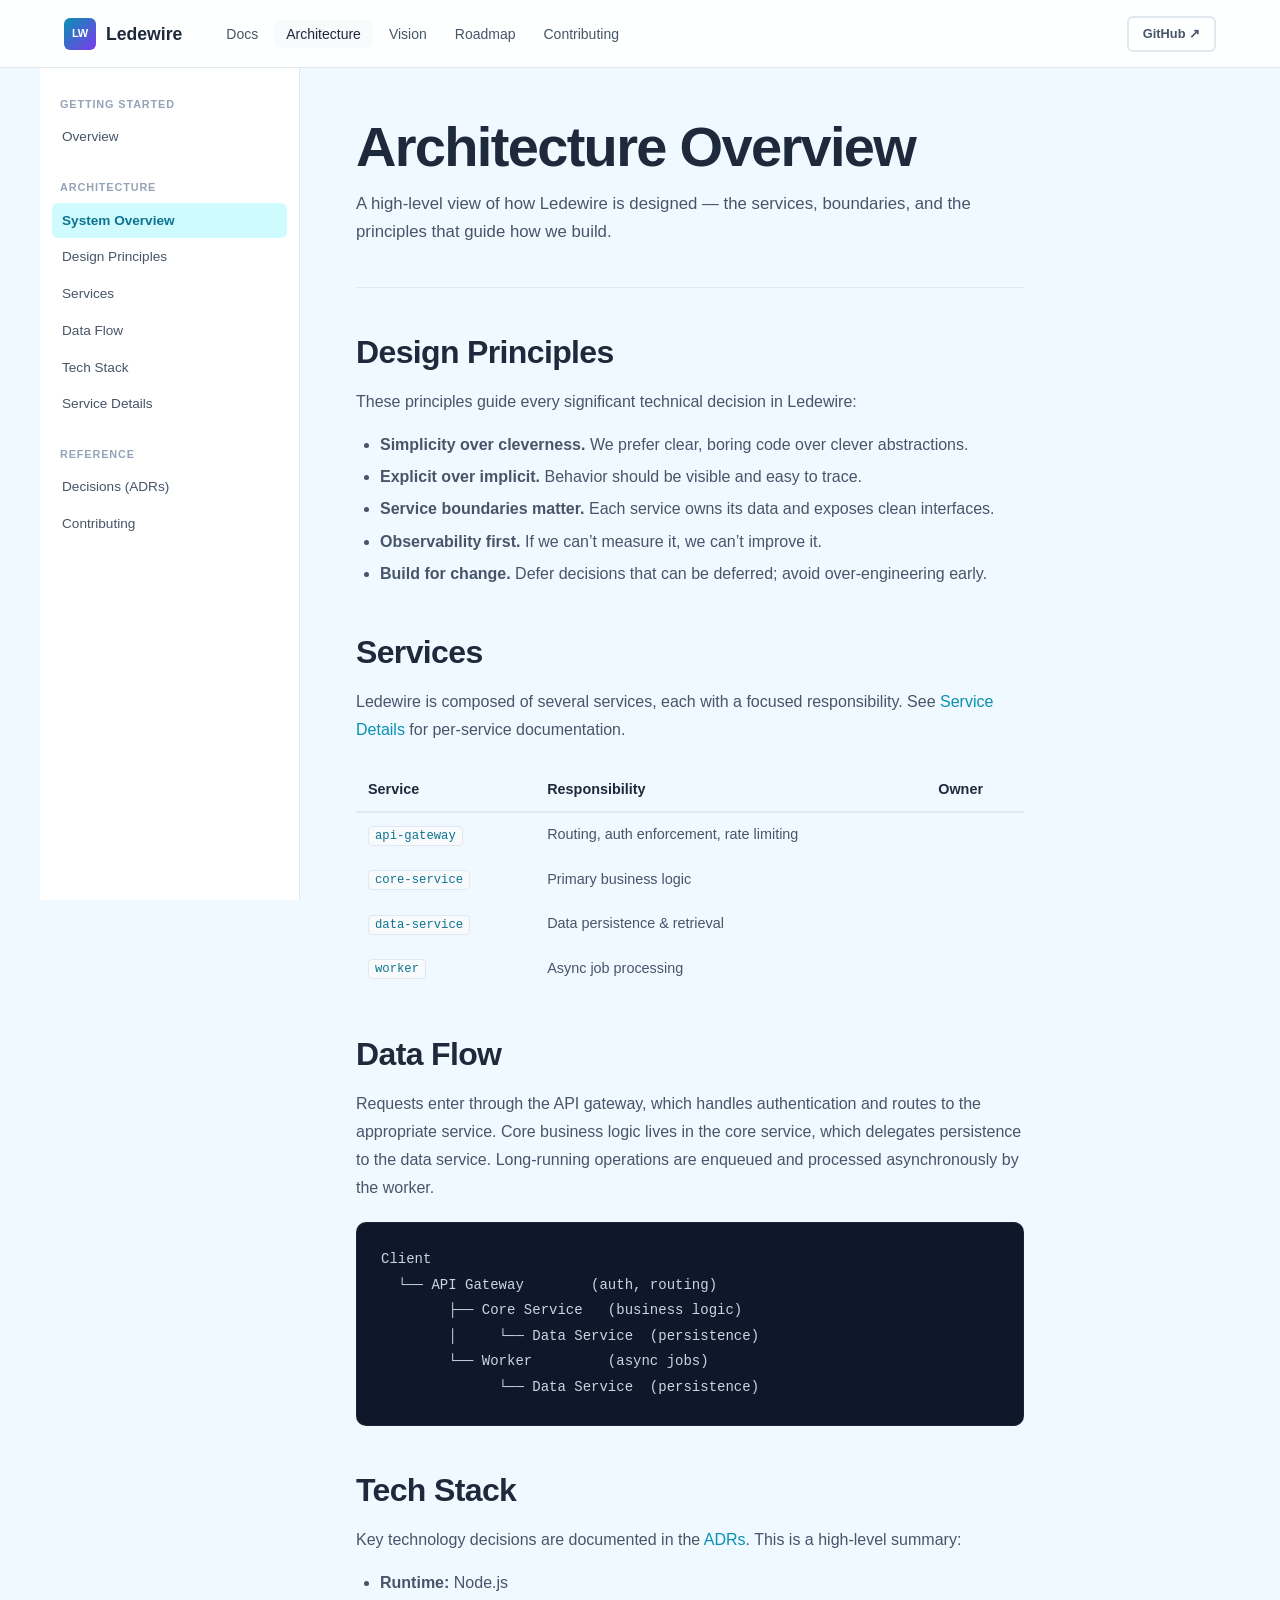
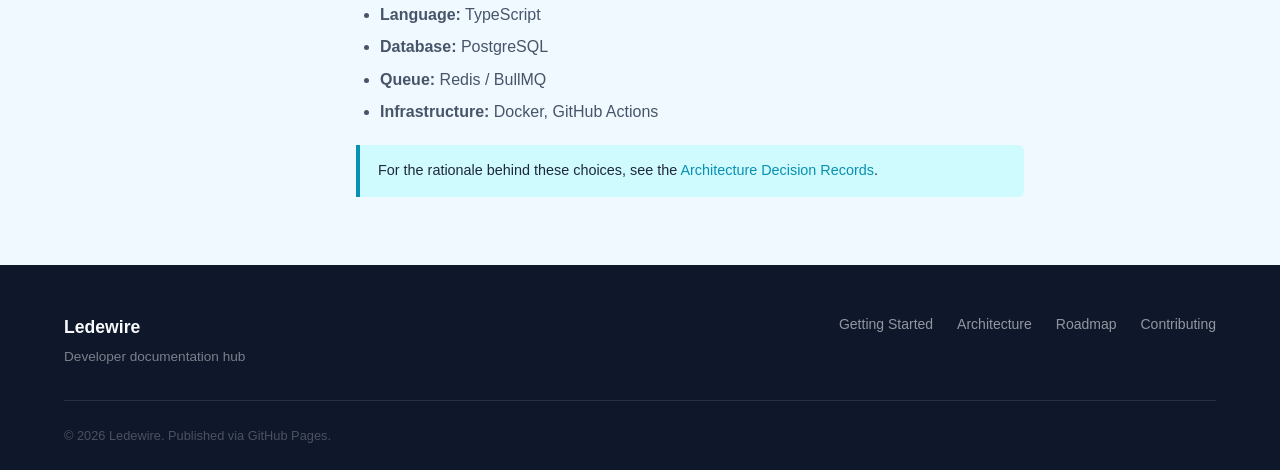
==== docs/architecture.html @ 64586db5 "initial commit" ====
<!DOCTYPE html>
<html lang="en">
<head>
  <meta charset="UTF-8">
  <meta name="viewport" content="width=device-width, initial-scale=1.0">
  <meta name="description" content="Ledewire system architecture — services, design principles, and data flow.">
  <title>Architecture — Ledewire Docs</title>
  <link rel="stylesheet" href="../assets/css/style.css">
</head>
<body>

  <header class="site-header">
    <div class="container">
      <nav class="nav">
        <a href="../index.html" class="nav-logo">
          <div class="logo-icon">LW</div>
          <span>Ledewire</span>
        </a>
        <ul class="nav-menu">
          <li><a href="getting-started.html">Docs</a></li>
          <li><a href="architecture.html" class="active">Architecture</a></li>
          <li><a href="vision.html">Vision</a></li>
          <li><a href="../roadmap.html">Roadmap</a></li>
          <li><a href="contributing.html">Contributing</a></li>
        </ul>
        <a href="https://github.com/ledewire" class="btn btn-sm btn-outline" target="_blank" rel="noopener noreferrer">GitHub ↗</a>
      </nav>
    </div>
  </header>

  <div class="doc-layout">

    <aside class="doc-sidebar">
      <div class="sidebar-section">
        <span class="sidebar-label">Getting Started</span>
        <nav class="sidebar-nav">
          <a href="getting-started.html">Overview</a>
        </nav>
      </div>
      <div class="sidebar-section">
        <span class="sidebar-label">Architecture</span>
        <nav class="sidebar-nav">
          <a href="architecture.html" class="active">System Overview</a>
          <a href="architecture.html#principles">Design Principles</a>
          <a href="architecture.html#services">Services</a>
          <a href="architecture.html#data-flow">Data Flow</a>
          <a href="architecture.html#tech-stack">Tech Stack</a>
          <a href="services.html">Service Details</a>
        </nav>
      </div>
      <div class="sidebar-section">
        <span class="sidebar-label">Reference</span>
        <nav class="sidebar-nav">
          <a href="decisions.html">Decisions (ADRs)</a>
          <a href="contributing.html">Contributing</a>
        </nav>
      </div>
    </aside>

    <main class="doc-content">
      <h1>Architecture Overview</h1>
      <p class="doc-description">
        A high-level view of how Ledewire is designed &mdash; the services, boundaries,
        and the principles that guide how we build.
      </p>

      <h2 id="principles">Design Principles</h2>
      <p>These principles guide every significant technical decision in Ledewire:</p>
      <!-- TODO: Replace with Ledewire's actual design principles -->
      <ul>
        <li><strong>Simplicity over cleverness.</strong> We prefer clear, boring code over clever abstractions.</li>
        <li><strong>Explicit over implicit.</strong> Behavior should be visible and easy to trace.</li>
        <li><strong>Service boundaries matter.</strong> Each service owns its data and exposes clean interfaces.</li>
        <li><strong>Observability first.</strong> If we can&rsquo;t measure it, we can&rsquo;t improve it.</li>
        <li><strong>Build for change.</strong> Defer decisions that can be deferred; avoid over-engineering early.</li>
      </ul>

      <h2 id="services">Services</h2>
      <!-- TODO: Replace with the actual Ledewire service list -->
      <p>
        Ledewire is composed of several services, each with a focused responsibility.
        See <a href="services.html" style="color: var(--brand-primary);">Service Details</a> for per-service documentation.
      </p>

      <div style="overflow-x: auto; margin: 24px 0;">
        <table style="width: 100%; border-collapse: collapse; font-size: 0.9rem;">
          <thead>
            <tr style="border-bottom: 2px solid var(--border-color);">
              <th style="text-align: left; padding: 10px 12px;">Service</th>
              <th style="text-align: left; padding: 10px 12px;">Responsibility</th>
              <th style="text-align: left; padding: 10px 12px;">Owner</th>
            </tr>
          </thead>
          <tbody>
            <tr style="border-bottom: 1px solid var(--border-subtle);">
              <td style="padding: 10px 12px;"><code>api-gateway</code></td>
              <td style="padding: 10px 12px; color: var(--text-secondary);">Routing, auth enforcement, rate limiting</td>
              <td style="padding: 10px 12px; color: var(--text-muted);"><!-- TODO --></td>
            </tr>
            <tr style="border-bottom: 1px solid var(--border-subtle);">
              <td style="padding: 10px 12px;"><code>core-service</code></td>
              <td style="padding: 10px 12px; color: var(--text-secondary);">Primary business logic</td>
              <td style="padding: 10px 12px; color: var(--text-muted);"><!-- TODO --></td>
            </tr>
            <tr style="border-bottom: 1px solid var(--border-subtle);">
              <td style="padding: 10px 12px;"><code>data-service</code></td>
              <td style="padding: 10px 12px; color: var(--text-secondary);">Data persistence &amp; retrieval</td>
              <td style="padding: 10px 12px; color: var(--text-muted);"><!-- TODO --></td>
            </tr>
            <tr>
              <td style="padding: 10px 12px;"><code>worker</code></td>
              <td style="padding: 10px 12px; color: var(--text-secondary);">Async job processing</td>
              <td style="padding: 10px 12px; color: var(--text-muted);"><!-- TODO --></td>
            </tr>
          </tbody>
        </table>
      </div>

      <h2 id="data-flow">Data Flow</h2>
      <!-- TODO: Replace with an accurate description of the Ledewire request lifecycle -->
      <p>
        Requests enter through the API gateway, which handles authentication and routes
        to the appropriate service. Core business logic lives in the core service,
        which delegates persistence to the data service. Long-running operations
        are enqueued and processed asynchronously by the worker.
      </p>

      <pre><code>Client
  └── API Gateway        (auth, routing)
        ├── Core Service   (business logic)
        │     └── Data Service  (persistence)
        └── Worker         (async jobs)
              └── Data Service  (persistence)</code></pre>

      <h2 id="tech-stack">Tech Stack</h2>
      <!-- TODO: Update with actual technology choices -->
      <p>
        Key technology decisions are documented in the
        <a href="decisions.html" style="color: var(--brand-primary);">ADRs</a>.
        This is a high-level summary:
      </p>
      <ul>
        <li><strong>Runtime:</strong> Node.js</li>
        <li><strong>Language:</strong> TypeScript</li>
        <li><strong>Database:</strong> PostgreSQL</li>
        <li><strong>Queue:</strong> Redis / BullMQ</li>
        <li><strong>Infrastructure:</strong> Docker, GitHub Actions</li>
      </ul>

      <div class="callout">
        <p>
          For the rationale behind these choices, see the
          <a href="decisions.html" style="color: var(--brand-primary);">Architecture Decision Records</a>.
        </p>
      </div>

    </main>
  </div>

  <footer class="site-footer">
    <div class="container">
      <div class="footer-content">
        <div>
          <span class="logo-text">Ledewire</span>
          <p>Developer documentation hub</p>
        </div>
        <div class="footer-links">
          <a href="getting-started.html">Getting Started</a>
          <a href="architecture.html">Architecture</a>
          <a href="../roadmap.html">Roadmap</a>
          <a href="contributing.html">Contributing</a>
        </div>
      </div>
      <div class="footer-bottom">
        <p>&copy; 2026 Ledewire. Published via GitHub Pages.</p>
      </div>
    </div>
  </footer>

</body>
</html>
---- assets/css/style.css ----
/* ==========================================
   LEDEWIRE DEVELOPER HUB — STYLESHEET
   ========================================== */

/* Custom Properties */
:root {
  --brand-primary: #0891b2;
  --brand-primary-dark: #0e7490;
  --brand-primary-light: #cffafe;
  --brand-secondary: #7c3aed;
  --brand-dark: #0f172a;

  --bg-base: #f0f9ff;
  --bg-surface: #ffffff;
  --bg-alt: #f8fafc;

  --text-primary: #1e293b;
  --text-secondary: #475569;
  --text-muted: #94a3b8;
  --text-inverse: #f8fafc;

  --border-color: #e2e8f0;
  --border-subtle: #f1f5f9;

  --shadow-sm: 0 1px 3px rgba(15, 23, 42, 0.06), 0 1px 2px rgba(15, 23, 42, 0.04);
  --shadow-md: 0 4px 16px rgba(15, 23, 42, 0.08);
  --shadow-lg: 0 8px 32px rgba(15, 23, 42, 0.12);
  --shadow-brand: 0 4px 16px rgba(8, 145, 178, 0.3);

  --radius-sm: 6px;
  --radius-md: 10px;
  --radius-lg: 16px;
  --radius-full: 9999px;

  --font-sans: 'Inter', -apple-system, BlinkMacSystemFont, 'Segoe UI', Roboto, sans-serif;
  --font-mono: 'JetBrains Mono', 'Fira Code', 'Cascadia Code', Consolas, monospace;

  --nav-height: 68px;
  --container-max: 1200px;
  --sidebar-width: 260px;
}

/* ==========================================
   RESET & BASE
   ========================================== */
*, *::before, *::after { box-sizing: border-box; margin: 0; padding: 0; }
html { scroll-behavior: smooth; }
body {
  font-family: var(--font-sans);
  font-size: 16px;
  line-height: 1.6;
  color: var(--text-primary);
  background: var(--bg-base);
  -webkit-font-smoothing: antialiased;
  -moz-osx-font-smoothing: grayscale;
}
a { color: inherit; text-decoration: none; }
img { max-width: 100%; height: auto; }
ul { list-style: none; }

/* ==========================================
   LAYOUT
   ========================================== */
.container {
  max-width: var(--container-max);
  margin: 0 auto;
  padding: 0 24px;
}

/* ==========================================
   TYPOGRAPHY
   ========================================== */
h1 {
  font-size: clamp(2rem, 5vw, 3.5rem);
  font-weight: 800;
  line-height: 1.1;
  letter-spacing: -0.03em;
  color: var(--text-primary);
}
h2 {
  font-size: clamp(1.4rem, 3vw, 2rem);
  font-weight: 700;
  line-height: 1.25;
  letter-spacing: -0.02em;
  color: var(--text-primary);
}
h3 {
  font-size: 1.1rem;
  font-weight: 600;
  line-height: 1.4;
  color: var(--text-primary);
}
p {
  color: var(--text-secondary);
  line-height: 1.75;
}

/* ==========================================
   NAVIGATION
   ========================================== */
.site-header {
  position: sticky;
  top: 0;
  z-index: 100;
  height: var(--nav-height);
  background: rgba(255, 255, 255, 0.92);
  backdrop-filter: blur(12px);
  -webkit-backdrop-filter: blur(12px);
  border-bottom: 1px solid var(--border-color);
}
.nav {
  height: var(--nav-height);
  display: flex;
  align-items: center;
  gap: 32px;
}
.nav-logo {
  display: flex;
  align-items: center;
  gap: 10px;
  font-weight: 700;
  font-size: 1.1rem;
  color: var(--text-primary);
  white-space: nowrap;
  flex-shrink: 0;
}
.logo-icon {
  width: 32px;
  height: 32px;
  background: linear-gradient(135deg, var(--brand-primary), var(--brand-secondary));
  border-radius: var(--radius-sm);
  display: flex;
  align-items: center;
  justify-content: center;
  color: white;
  font-size: 11px;
  font-weight: 800;
  letter-spacing: -0.03em;
}
.nav-menu {
  display: flex;
  align-items: center;
  gap: 4px;
  flex: 1;
}
.nav-menu a {
  padding: 6px 12px;
  border-radius: var(--radius-sm);
  font-size: 0.875rem;
  font-weight: 500;
  color: var(--text-secondary);
  transition: background 0.15s, color 0.15s;
}
.nav-menu a:hover,
.nav-menu a.active {
  background: var(--bg-alt);
  color: var(--text-primary);
}

/* ==========================================
   BUTTONS
   ========================================== */
.btn {
  display: inline-flex;
  align-items: center;
  gap: 6px;
  padding: 10px 20px;
  border-radius: var(--radius-sm);
  font-size: 0.875rem;
  font-weight: 600;
  cursor: pointer;
  transition: all 0.15s ease;
  border: 2px solid transparent;
  text-decoration: none;
  white-space: nowrap;
  font-family: inherit;
}
.btn-sm { padding: 6px 14px; font-size: 0.8rem; }
.btn-primary {
  background: var(--brand-primary);
  color: white;
  border-color: var(--brand-primary);
}
.btn-primary:hover {
  background: var(--brand-primary-dark);
  border-color: var(--brand-primary-dark);
  transform: translateY(-1px);
  box-shadow: var(--shadow-brand);
}
.btn-secondary {
  background: white;
  color: var(--text-primary);
  border-color: var(--border-color);
}
.btn-secondary:hover {
  border-color: var(--brand-primary);
  color: var(--brand-primary);
  transform: translateY(-1px);
  box-shadow: var(--shadow-sm);
}
.btn-outline {
  background: transparent;
  color: var(--text-secondary);
  border-color: var(--border-color);
}
.btn-outline:hover {
  background: var(--bg-alt);
  color: var(--text-primary);
}

/* ==========================================
   HERO (HOME)
   ========================================== */
.hero {
  padding: 88px 0;
  background: linear-gradient(180deg, var(--bg-base) 0%, var(--bg-surface) 100%);
  text-align: center;
}
.hero-content {
  max-width: 680px;
  margin: 0 auto;
}
.hero-badge {
  display: inline-flex;
  align-items: center;
  padding: 4px 14px;
  background: var(--brand-primary-light);
  color: var(--brand-primary-dark);
  border-radius: var(--radius-full);
  font-size: 0.75rem;
  font-weight: 700;
  text-transform: uppercase;
  letter-spacing: 0.07em;
  margin-bottom: 24px;
}
.hero-title { margin-bottom: 20px; }
.hero-title .highlight {
  background: linear-gradient(135deg, var(--brand-primary) 0%, var(--brand-secondary) 100%);
  -webkit-background-clip: text;
  -webkit-text-fill-color: transparent;
  background-clip: text;
}
.hero-subtitle {
  font-size: 1.1rem;
  color: var(--text-secondary);
  max-width: 540px;
  margin: 0 auto 36px;
  line-height: 1.75;
}
.hero-actions {
  display: flex;
  gap: 12px;
  justify-content: center;
  flex-wrap: wrap;
}

/* ==========================================
   PAGE HERO (INNER PAGES)
   ========================================== */
.page-hero {
  padding: 40px 0;
  background: var(--bg-surface);
  border-bottom: 1px solid var(--border-color);
}
.page-hero .breadcrumb {
  font-size: 0.8rem;
  color: var(--text-muted);
  margin-bottom: 10px;
}
.page-hero .breadcrumb a {
  color: var(--brand-primary);
  font-weight: 500;
}
.page-hero .breadcrumb a:hover { text-decoration: underline; }
.page-hero h1 {
  font-size: clamp(1.5rem, 3vw, 2.25rem);
  margin-bottom: 8px;
}
.page-hero p {
  font-size: 1rem;
  max-width: 600px;
}

/* ==========================================
   SECTIONS
   ========================================== */
.section { padding: 72px 0; }
.section-alt { background: var(--bg-surface); }
.section-title { text-align: center; margin-bottom: 8px; }
.section-subtitle {
  text-align: center;
  color: var(--text-secondary);
  margin-bottom: 48px;
  font-size: 1rem;
}

/* ==========================================
   CARDS
   ========================================== */
.cards-grid {
  display: grid;
  grid-template-columns: repeat(auto-fill, minmax(300px, 1fr));
  gap: 20px;
}
.card {
  background: var(--bg-surface);
  border: 1px solid var(--border-color);
  border-radius: var(--radius-lg);
  padding: 28px;
  display: block;
  transition: all 0.2s ease;
  cursor: pointer;
  box-shadow: var(--shadow-sm);
}
.card:hover {
  border-color: var(--brand-primary);
  box-shadow: var(--shadow-md);
  transform: translateY(-2px);
}
.card-icon {
  font-size: 1.75rem;
  margin-bottom: 14px;
  display: block;
}
.card h3 { margin-bottom: 8px; }
.card p {
  font-size: 0.875rem;
  color: var(--text-secondary);
  margin-bottom: 16px;
  line-height: 1.6;
}
.card-link {
  font-size: 0.85rem;
  font-weight: 600;
  color: var(--brand-primary);
}

/* ==========================================
   TWO COLUMN LAYOUT
   ========================================== */
.two-col {
  display: grid;
  grid-template-columns: 1fr 1fr;
  gap: 64px;
  align-items: start;
}
.two-col h2 { margin-bottom: 16px; }
.two-col p { margin-bottom: 12px; }

/* ==========================================
   FOCUS LIST
   ========================================== */
.focus-list {
  display: flex;
  flex-direction: column;
  gap: 10px;
  margin-top: 8px;
}
.focus-item {
  display: flex;
  align-items: center;
  gap: 12px;
  padding: 10px 14px;
  background: var(--bg-alt);
  border-radius: var(--radius-sm);
  font-size: 0.875rem;
  color: var(--text-secondary);
  border: 1px solid var(--border-subtle);
}
.focus-status {
  font-size: 0.7rem;
  font-weight: 700;
  text-transform: uppercase;
  letter-spacing: 0.06em;
  padding: 2px 8px;
  border-radius: var(--radius-full);
  white-space: nowrap;
  flex-shrink: 0;
}
.status-active  { background: #dcfce7; color: #166534; }
.status-planned { background: #fef9c3; color: #854d0e; }
.status-research { background: #ede9fe; color: #5b21b6; }

/* ==========================================
   SITE FOOTER
   ========================================== */
.site-footer {
  background: var(--brand-dark);
  color: var(--text-inverse);
  padding: 48px 0 24px;
}
.footer-content {
  display: flex;
  justify-content: space-between;
  align-items: start;
  gap: 32px;
  padding-bottom: 32px;
  border-bottom: 1px solid rgba(255, 255, 255, 0.1);
}
.footer-content .logo-text {
  font-weight: 700;
  font-size: 1.1rem;
  display: block;
  margin-bottom: 4px;
}
.footer-content p {
  color: rgba(255, 255, 255, 0.45);
  font-size: 0.85rem;
}
.footer-links { display: flex; gap: 24px; flex-wrap: wrap; }
.footer-links a {
  color: rgba(255, 255, 255, 0.55);
  font-size: 0.875rem;
  transition: color 0.15s;
}
.footer-links a:hover { color: white; }
.footer-bottom { padding-top: 24px; }
.footer-bottom p { color: rgba(255, 255, 255, 0.25); font-size: 0.8rem; }

/* ==========================================
   DOC LAYOUT (SIDEBAR + CONTENT)
   ========================================== */
.doc-layout {
  display: grid;
  grid-template-columns: var(--sidebar-width) 1fr;
  max-width: var(--container-max);
  margin: 0 auto;
  min-height: calc(100vh - var(--nav-height) - 1px);
}
.doc-sidebar {
  position: sticky;
  top: var(--nav-height);
  height: calc(100vh - var(--nav-height));
  overflow-y: auto;
  padding: 28px 0;
  border-right: 1px solid var(--border-color);
  background: var(--bg-surface);
  scrollbar-width: thin;
}
.sidebar-section {
  margin-bottom: 24px;
  padding: 0 12px;
}
.sidebar-label {
  font-size: 0.68rem;
  font-weight: 700;
  text-transform: uppercase;
  letter-spacing: 0.08em;
  color: var(--text-muted);
  padding: 0 8px;
  margin-bottom: 6px;
  display: block;
}
.sidebar-nav {
  display: flex;
  flex-direction: column;
  gap: 1px;
}
.sidebar-nav a {
  display: block;
  padding: 7px 10px;
  border-radius: var(--radius-sm);
  font-size: 0.85rem;
  color: var(--text-secondary);
  transition: all 0.15s;
  font-weight: 450;
}
.sidebar-nav a:hover {
  background: var(--bg-alt);
  color: var(--text-primary);
}
.sidebar-nav a.active {
  background: var(--brand-primary-light);
  color: var(--brand-primary-dark);
  font-weight: 600;
}

.doc-content {
  padding: 48px 56px;
  max-width: 780px;
}
.doc-content h1 { margin-bottom: 12px; }
.doc-content .doc-description {
  font-size: 1.05rem;
  color: var(--text-secondary);
  margin-bottom: 40px;
  padding-bottom: 40px;
  border-bottom: 1px solid var(--border-color);
  line-height: 1.7;
}
.doc-content h2 { margin: 44px 0 16px; }
.doc-content h3 { margin: 28px 0 10px; }
.doc-content p { margin-bottom: 16px; }
.doc-content ul,
.doc-content ol {
  padding-left: 24px;
  margin-bottom: 16px;
}
.doc-content ul { list-style: disc; }
.doc-content ol { list-style: decimal; }
.doc-content li {
  margin-bottom: 6px;
  color: var(--text-secondary);
  line-height: 1.65;
}
.doc-content code {
  background: var(--bg-alt);
  border: 1px solid var(--border-color);
  border-radius: 4px;
  padding: 2px 6px;
  font-family: var(--font-mono);
  font-size: 0.85em;
  color: var(--brand-primary-dark);
}
.doc-content pre {
  background: var(--brand-dark);
  border-radius: var(--radius-md);
  padding: 24px;
  margin: 20px 0;
  overflow-x: auto;
  border: 1px solid rgba(255,255,255,0.05);
}
.doc-content pre code {
  background: none;
  border: none;
  padding: 0;
  color: #cbd5e1;
  font-size: 0.875rem;
  line-height: 1.65;
}

/* ==========================================
   CALLOUT BOXES
   ========================================== */
.callout {
  border-left: 4px solid var(--brand-primary);
  background: var(--brand-primary-light);
  border-radius: 0 var(--radius-sm) var(--radius-sm) 0;
  padding: 14px 18px;
  margin: 20px 0;
}
.callout.warning {
  border-color: #f59e0b;
  background: #fffbeb;
}
.callout p {
  margin: 0;
  font-size: 0.9rem;
  color: var(--text-primary);
  line-height: 1.6;
}
.callout strong { color: var(--text-primary); }

/* ==========================================
   ROADMAP TIMELINE
   ========================================== */
.timeline {
  position: relative;
  padding-left: 32px;
}
.timeline::before {
  content: '';
  position: absolute;
  left: 7px;
  top: 8px;
  bottom: 8px;
  width: 2px;
  background: var(--border-color);
}
.timeline-item {
  position: relative;
  margin-bottom: 44px;
}
.timeline-item::before {
  content: '';
  position: absolute;
  left: -28px;
  top: 6px;
  width: 14px;
  height: 14px;
  border-radius: 50%;
  background: var(--brand-primary);
  border: 3px solid var(--bg-base);
  box-shadow: 0 0 0 2px var(--brand-primary);
  z-index: 1;
}
.timeline-item.completed::before {
  background: #22c55e;
  box-shadow: 0 0 0 2px #22c55e;
}
.timeline-item.upcoming::before {
  background: var(--bg-surface);
  box-shadow: 0 0 0 2px var(--border-color);
}
.timeline-phase {
  font-size: 0.72rem;
  font-weight: 700;
  text-transform: uppercase;
  letter-spacing: 0.07em;
  color: var(--brand-primary);
  margin-bottom: 5px;
}
.timeline-item.completed .timeline-phase { color: #16a34a; }
.timeline-item.upcoming .timeline-phase { color: var(--text-muted); }
.timeline-item h3 { margin-bottom: 8px; }
.timeline-item p { font-size: 0.9rem; color: var(--text-secondary); }
.timeline-tags {
  display: flex;
  flex-wrap: wrap;
  gap: 6px;
  margin-top: 12px;
}
.tag {
  font-size: 0.72rem;
  font-weight: 600;
  padding: 3px 10px;
  border-radius: var(--radius-full);
}
.tag-tech   { background: #eff6ff; color: #1d4ed8; }
.tag-ux     { background: #fdf4ff; color: #7e22ce; }
.tag-infra  { background: #f0fdf4; color: #166534; }
.tag-api    { background: #fff7ed; color: #c2410c; }
.tag-data   { background: #faf5ff; color: #6d28d9; }

/* ==========================================
   RESPONSIVE
   ========================================== */
@media (max-width: 900px) {
  .doc-layout {
    grid-template-columns: 1fr;
  }
  .doc-sidebar {
    display: none;
  }
  .doc-content {
    padding: 32px 24px;
  }
}

@media (max-width: 720px) {
  .nav-menu {
    display: none;
  }
  .hero {
    padding: 56px 0;
  }
  .cards-grid {
    grid-template-columns: 1fr;
  }
  .two-col {
    grid-template-columns: 1fr;
    gap: 40px;
  }
  .footer-content {
    flex-direction: column;
  }
  .section {
    padding: 48px 0;
  }
}
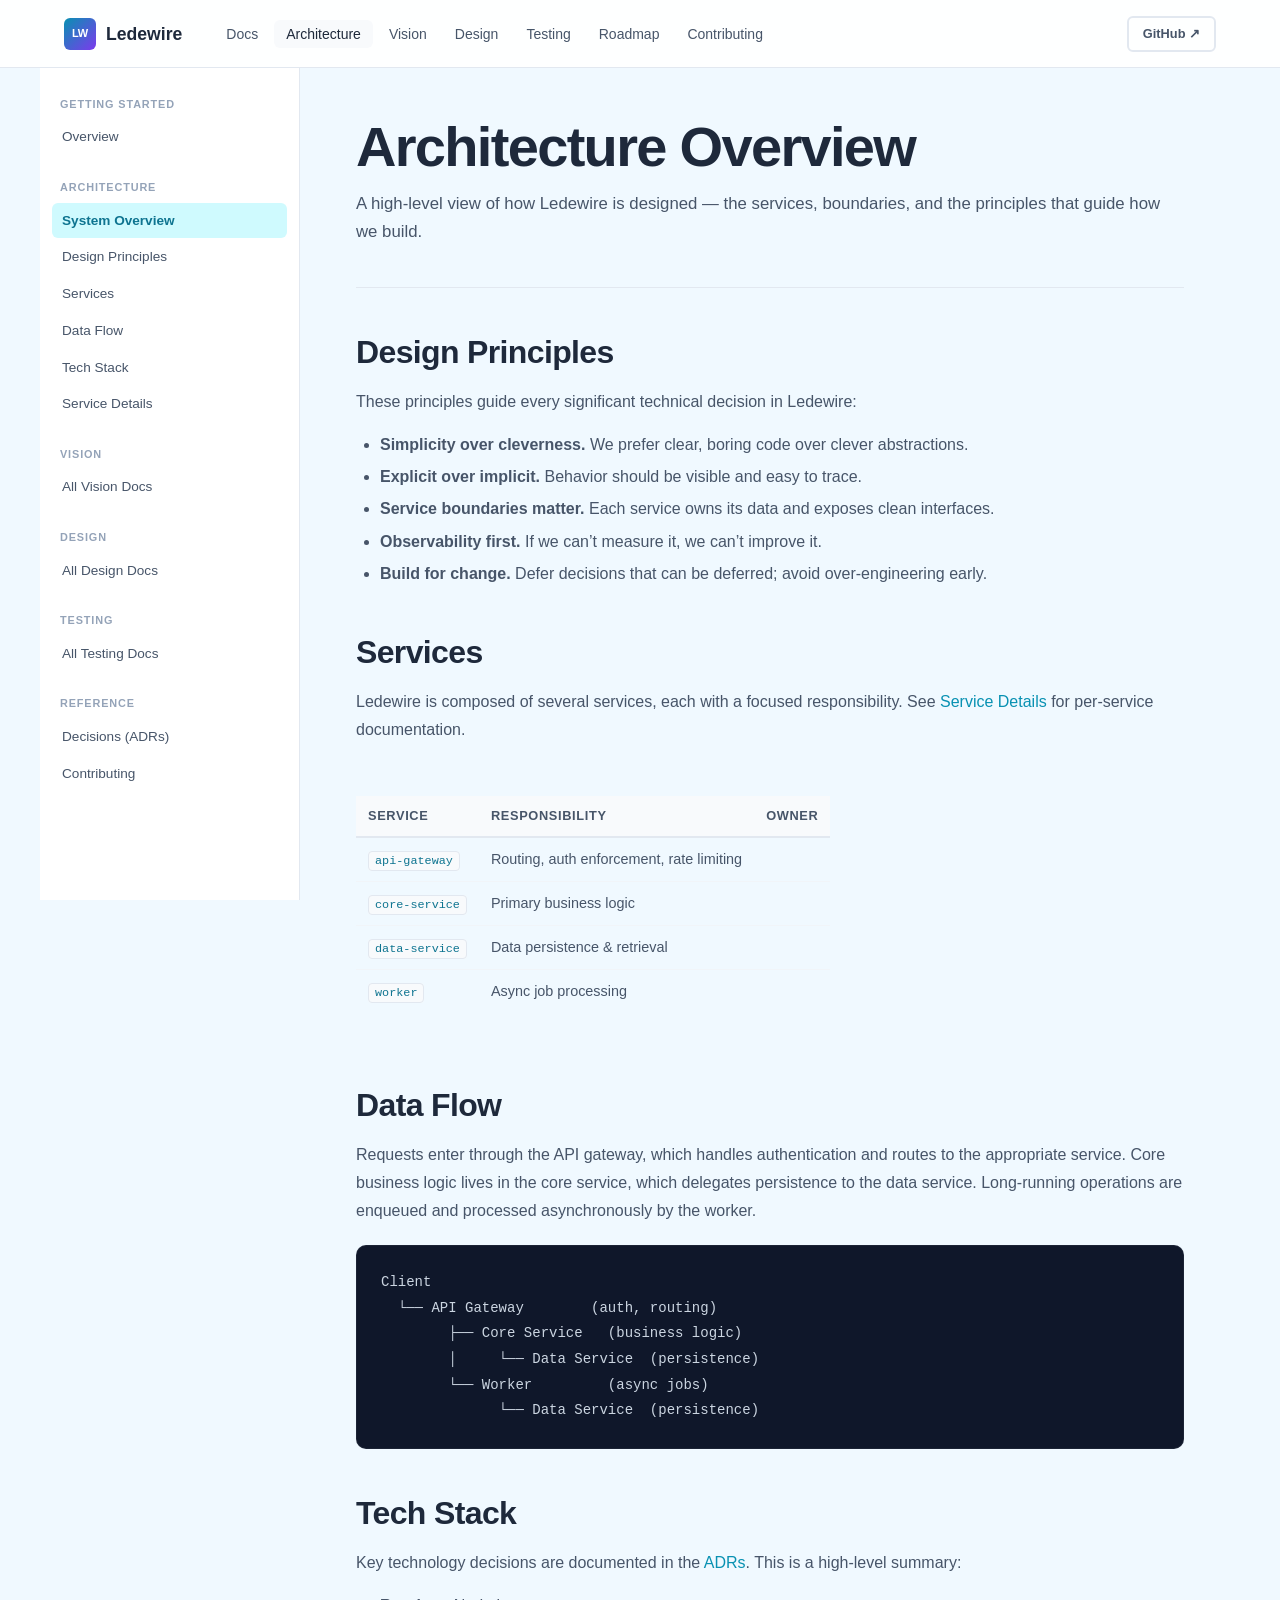
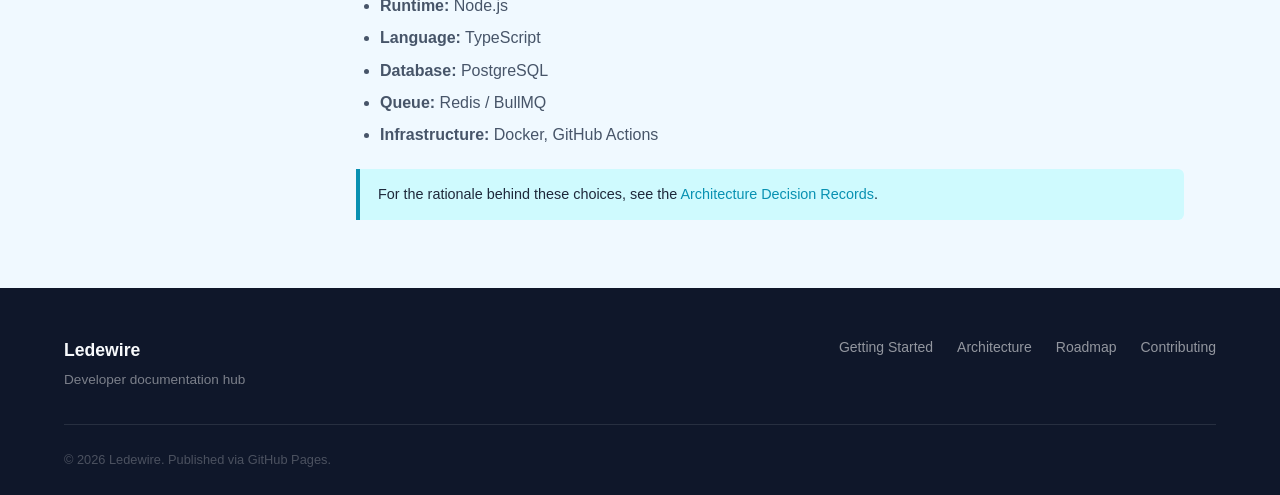
==== commit baf39a4b: "Adds details related to x402 rollout" ====
--- a/docs/architecture.html
+++ b/docs/architecture.html
@@ -20,6 +20,8 @@
           <li><a href="getting-started.html">Docs</a></li>
           <li><a href="architecture.html" class="active">Architecture</a></li>
           <li><a href="vision.html">Vision</a></li>
+          <li><a href="design.html">Design</a></li>
+          <li><a href="testing.html">Testing</a></li>
           <li><a href="../roadmap.html">Roadmap</a></li>
           <li><a href="contributing.html">Contributing</a></li>
         </ul>
@@ -46,6 +48,24 @@
           <a href="architecture.html#data-flow">Data Flow</a>
           <a href="architecture.html#tech-stack">Tech Stack</a>
           <a href="services.html">Service Details</a>
+        </nav>
+      </div>
+      <div class="sidebar-section">
+        <span class="sidebar-label">Vision</span>
+        <nav class="sidebar-nav">
+          <a href="vision.html">All Vision Docs</a>
+        </nav>
+      </div>
+      <div class="sidebar-section">
+        <span class="sidebar-label">Design</span>
+        <nav class="sidebar-nav">
+          <a href="design.html">All Design Docs</a>
+        </nav>
+      </div>
+      <div class="sidebar-section">
+        <span class="sidebar-label">Testing</span>
+        <nav class="sidebar-nav">
+          <a href="testing.html">All Testing Docs</a>
         </nav>
       </div>
       <div class="sidebar-section">
--- a/assets/css/style.css
+++ b/assets/css/style.css
@@ -477,7 +477,8 @@
 
 .doc-content {
   padding: 48px 56px;
-  max-width: 780px;
+  max-width: 100%;
+  min-width: 0;
 }
 .doc-content h1 { margin-bottom: 12px; }
 .doc-content .doc-description {
@@ -527,6 +528,49 @@
   color: #cbd5e1;
   font-size: 0.875rem;
   line-height: 1.65;
+}
+
+/* ==========================================
+   TABLES (rendered Markdown)
+   ========================================== */
+.doc-content table {
+  width: 100%;
+  border-collapse: collapse;
+  margin: 28px 0;
+  font-size: 0.9rem;
+  line-height: 1.6;
+  overflow-x: auto;
+  display: block;
+}
+.doc-content table thead tr {
+  background: var(--bg-alt);
+  border-bottom: 2px solid var(--border-color);
+}
+.doc-content table th {
+  padding: 12px 18px;
+  text-align: left;
+  font-weight: 600;
+  font-size: 0.8rem;
+  text-transform: uppercase;
+  letter-spacing: 0.05em;
+  color: var(--text-secondary);
+  white-space: nowrap;
+}
+.doc-content table td {
+  padding: 12px 18px;
+  color: var(--text-secondary);
+  border-bottom: 1px solid var(--border-subtle);
+  vertical-align: top;
+}
+.doc-content table tbody tr:last-child td {
+  border-bottom: none;
+}
+.doc-content table tbody tr:hover td {
+  background: var(--bg-alt);
+}
+.doc-content table code {
+  font-size: 0.82em;
+  white-space: nowrap;
 }
 
 /* ==========================================
